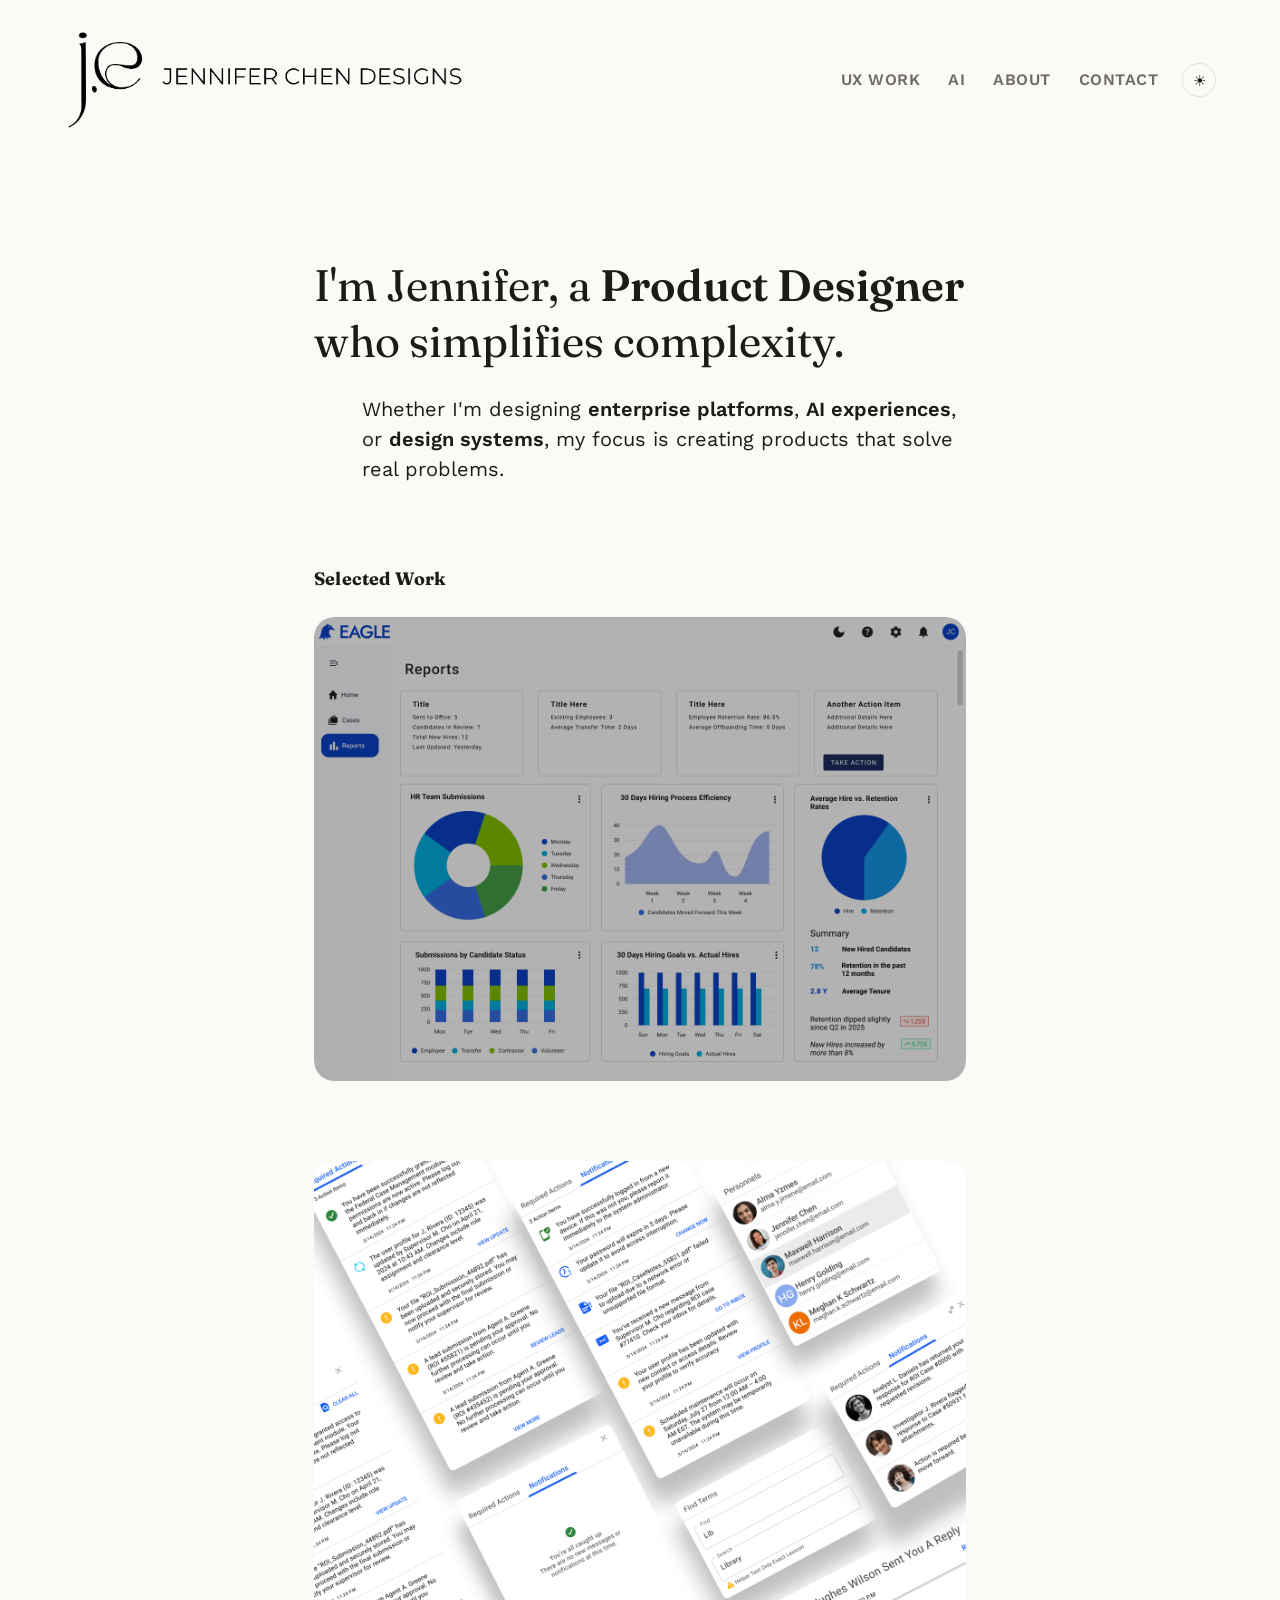
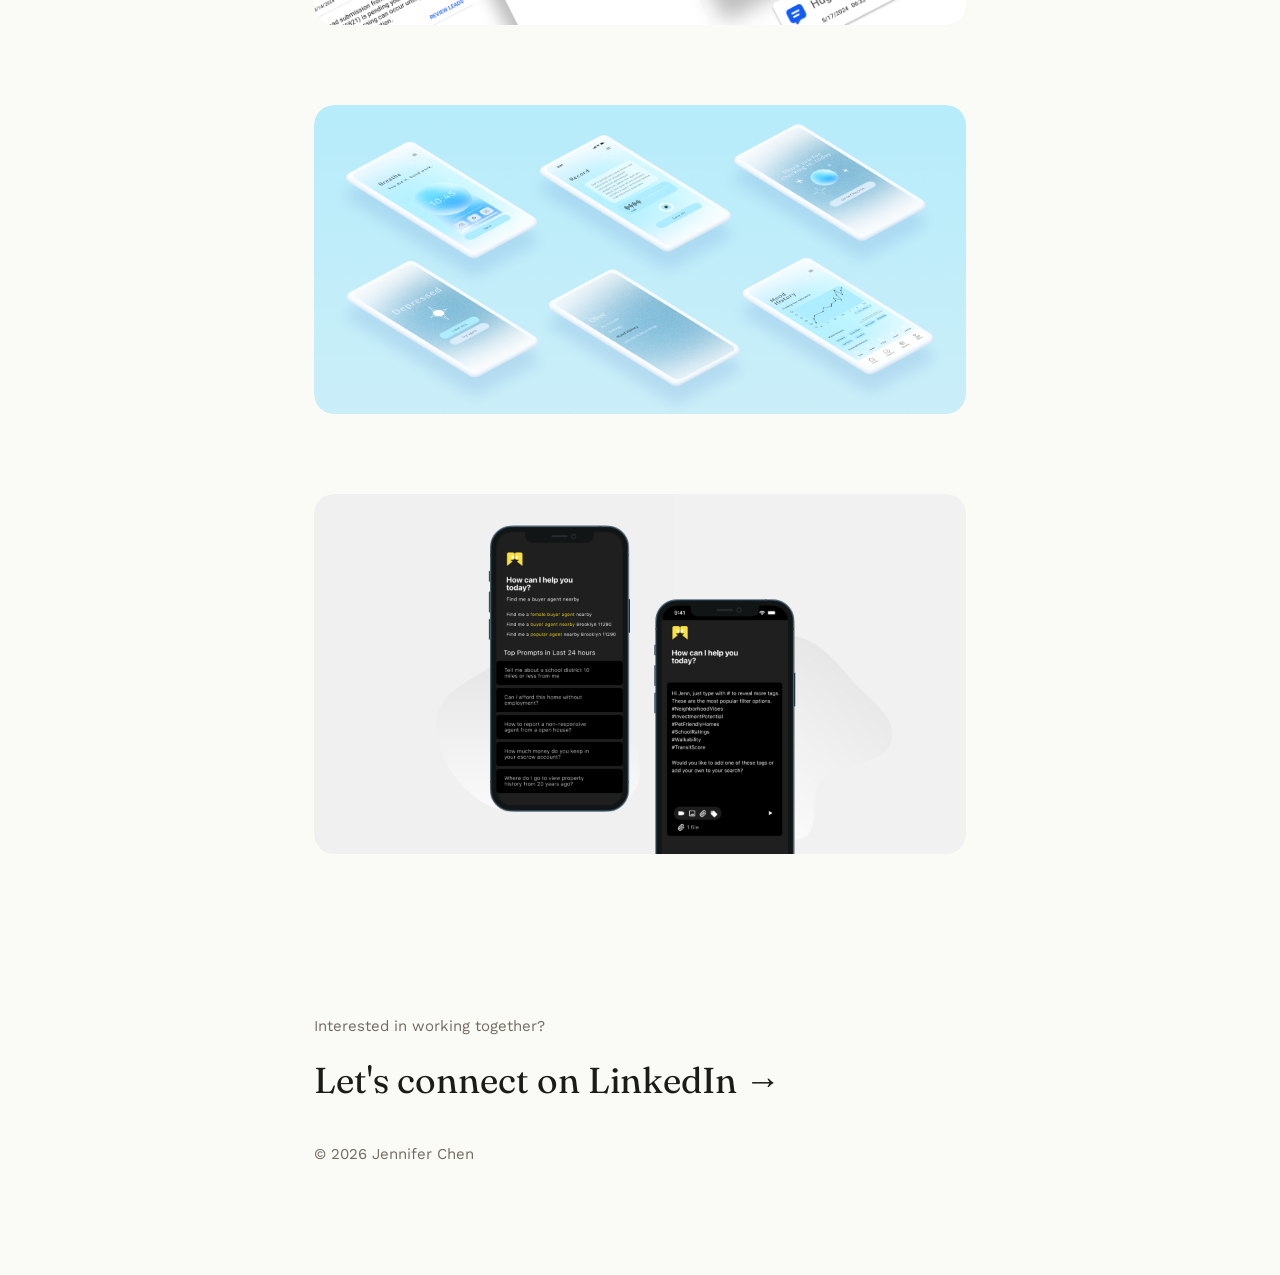
==== index.html @ 09db577d "Update EAGLE thumbnail caption text" ====
<!DOCTYPE html>
<html lang="en">
<head>
<meta charset="UTF-8">
<meta name="viewport" content="width=device-width, initial-scale=1.0">
<title>Jennifer Chen — Product &amp; UX Designer</title>
<meta name="description" content="Jennifer Chen is a product and UX designer focused on government, enterprise, and wellness experiences. Selected case studies and career work.">
<link rel="preconnect" href="https://fonts.googleapis.com">
<link rel="preconnect" href="https://fonts.gstatic.com" crossorigin>
<link href="https://fonts.googleapis.com/css2?family=Fraunces:opsz,wght@9..144,400;9..144,500;9..144,600;9..144,700&family=Work+Sans:wght@400;500;600&display=swap" rel="stylesheet">
<link rel="stylesheet" href="styles.css">
</head>
<body>

<header class="site-header">
  <a href="index.html" class="logo">
      <img src="images/logo-light.png" alt="Jennifer Chen" class="logo-img logo-img-light">
      <img src="images/logo-dark.png" alt="Jennifer Chen" class="logo-img logo-img-dark">
    </a>
  <nav>
    <a href="#work">UX Work</a>
    <a href="ai.html">AI</a>
    <a href="about.html">About</a>
    <a href="#contact">Contact</a>
    <button id="theme-toggle" class="theme-toggle" aria-label="Toggle dark mode" title="Toggle dark mode">
      <span class="icon-sun">☀</span>
      <span class="icon-moon">☾</span>
    </button>
  </nav>
</header>

<main>

  <!-- HERO -->
  <section class="hero" id="top">
    <p class="hero-intro reveal">
      I'm Jennifer, a <strong>Product Designer</strong> who simplifies complexity.
      <span class="hero-line-indent">Whether I'm designing <strong>enterprise platforms</strong>, <strong>AI experiences</strong>,
      or <strong>design systems</strong>, my focus is creating products that solve real problems.</span>
    </p>
  </section>

  <!-- SELECTED WORK -->
  <section class="work" id="work">
    <h2 class="section-label reveal">Selected Work</h2>

    <a href="eagle.html" class="project-card project-card--image project-card--dim reveal">
      <div class="project-thumb-wrap">
        <img src="images/case-study-1.png" alt="EAGLE (EOP)" class="project-card-thumb">
        <div class="project-thumb-scrim"><span>Eagle: Human Capital Management System</span></div>
      </div>
    </a>

    <a href="hsi-duty-calender.html" class="project-card project-card--image reveal">
      <div class="project-thumb-wrap">
        <img src="images/case-study-2.png" alt="HSI Duty Swap Calendar" class="project-card-thumb">
        <div class="project-thumb-scrim"><span>HSI Duty Swap Calendar</span></div>
      </div>
    </a>

    <a href="olive.html" class="project-card project-card--image reveal">
      <div class="project-thumb-wrap">
        <img src="images/case-study-3.png" alt="Olive" class="project-card-thumb">
        <div class="project-thumb-scrim"><span>Olive</span></div>
      </div>
    </a>

    <a href="perfect-properties.html" class="project-card project-card--image reveal">
      <div class="project-thumb-wrap">
        <img src="images/case-study-4.png" alt="Perfect Properties" class="project-card-thumb">
        <div class="project-thumb-scrim"><span>Perfect Properties</span></div>
      </div>
    </a>
  </section>

</main>

<!-- CONTACT -->
<footer class="contact" id="contact">
  <p class="reveal">Interested in working together?</p>
  <a class="contact-link reveal" href="https://www.linkedin.com/in/jennjchen" target="_blank" rel="noopener">Let's connect on LinkedIn →</a>
  <p class="copyright reveal">&copy; 2026 Jennifer Chen</p>
</footer>

<script src="script.js"></script>
</body>
</html>
---- styles.css ----
/* ---------- Design tokens ---------- */
:root {
  --bg: #FAFAF7;
  --ink: #1B1B18;
  --ink-soft: #726C60;
  --accent: #A8461D;
  --line: #E4E1D8;
  --pink: #C2185B;
  --header-bg: rgba(250, 250, 247, 0.88);
  --serif: "Fraunces", Georgia, serif;
  --sans: "Work Sans", -apple-system, BlinkMacSystemFont, "Segoe UI", sans-serif;
  --max-w: 780px;
  --side-pad: clamp(24px, 6vw, 64px);
}

/* ---------- Dark mode tokens ---------- */
:root[data-theme="dark"] {
  --bg: #15140F;
  --ink: #EDEAE0;
  --ink-soft: #9C978A;
  --accent: #E38A4E;
  --line: #322F26;
  --pink: #F48FB1;
  --header-bg: rgba(21, 20, 15, 0.88);
}

* { box-sizing: border-box; }

html { scroll-behavior: smooth; }

body {
  margin: 0;
  background: var(--bg);
  color: var(--ink);
  font-family: var(--sans);
  font-size: 17px;
  line-height: 1.65;
  -webkit-font-smoothing: antialiased;
  transition: background-color 0.4s ease, color 0.4s ease;
}

a { color: inherit; }

/* ---------- Header ---------- */
.site-header {
  display: flex;
  align-items: center;
  justify-content: space-between;
  padding: 28px var(--side-pad);
  position: sticky;
  top: 0;
  background: var(--header-bg);
  backdrop-filter: blur(6px);
  z-index: 10;
  border-bottom: 1px solid transparent;
  transition: background-color 0.4s ease;
}

.site-header nav {
  display: flex;
  align-items: center;
}

/* ---------- Dark mode toggle ---------- */
.theme-toggle {
  display: inline-flex;
  align-items: center;
  justify-content: center;
  width: 34px;
  height: 34px;
  margin-left: 24px;
  border: 1px solid var(--line);
  border-radius: 999px;
  background: transparent;
  color: var(--ink);
  font-size: 15px;
  line-height: 1;
  cursor: pointer;
  transition: border-color 0.3s ease, color 0.3s ease, transform 0.4s ease;
}

.theme-toggle:hover {
  border-color: var(--accent);
  color: var(--accent);
  transform: rotate(20deg);
}

.theme-toggle .icon-moon { display: none; }
:root[data-theme="dark"] .theme-toggle .icon-sun { display: none; }
:root[data-theme="dark"] .theme-toggle .icon-moon { display: inline; }

.logo {
  display: inline-flex;
  align-items: center;
  text-decoration: none;
}

.logo-img {
  display: block;
  height: 104px;
  width: auto;
}

.logo-img-dark { display: none; }
:root[data-theme="dark"] .logo-img-light { display: none; }
:root[data-theme="dark"] .logo-img-dark { display: block; }

.site-header nav a {
  text-decoration: none;
  margin-left: 28px;
  font-size: 16px;
  font-weight: 600;
  text-transform: uppercase;
  letter-spacing: 0.03em;
  color: var(--ink-soft);
  transition: color 0.2s ease;
}

.site-header nav a:hover { color: var(--ink); }

/* ---------- Hero ---------- */
.hero {
  max-width: var(--max-w);
  margin: 0 auto;
  padding: 96px var(--side-pad) 48px;
}

.hero-intro {
  font-family: var(--serif);
  font-weight: 400;
  font-size: clamp(28px, 4.5vw, 44px);
  line-height: 1.28;
  margin: 0;
}

.hero-intro strong { font-weight: 600; }

.hero-line-indent {
  display: block;
  font-family: var(--sans);
  font-weight: 400;
  margin-top: 24px;
  padding-left: 48px;
  font-size: clamp(16px, 2.2vw, 20px);
  line-height: 1.5;
}

.hero-line-indent strong { font-weight: 600; }

/* ---------- Timeline ---------- */
.timeline {
  max-width: var(--max-w);
  margin: 0 auto;
  padding: 32px var(--side-pad) 64px;
  border-top: none;
  border-bottom: none;
}

.timeline-list {
  list-style: none;
  margin: 32px 0 0;
  padding: 0;
}

.timeline-list li {
  display: grid;
  grid-template-columns: 110px 1fr auto;
  gap: 16px;
  align-items: baseline;
  padding: 14px 0;
  border-bottom: 1px dashed var(--line);
  font-size: 15px;
}

.timeline-list li:last-child { border-bottom: none; }

.timeline-date {
  color: var(--ink-soft);
  font-size: 13px;
  letter-spacing: 0.02em;
}

.timeline-role { font-weight: 600; }

.timeline-company {
  color: var(--ink-soft);
  text-align: right;
}

/* ---------- Bio ---------- */
.bio {
  max-width: var(--max-w);
  margin: 0 auto;
  padding: 64px var(--side-pad);
}

.bio p {
  font-size: 18px;
  color: var(--ink-soft);
  margin: 0 0 24px;
}

.bio p:last-child { margin-bottom: 0; }

.bio strong { color: var(--ink); font-weight: 600; }

/* ---------- Work ---------- */
.work {
  max-width: var(--max-w);
  margin: 0 auto;
  padding: 32px var(--side-pad) 80px;
}

.section-label {
  font-family: var(--serif);
  font-optical-sizing: auto;
  font-size: 18px;
  font-weight: 700;
  letter-spacing: 0.01em;
  color: var(--ink);
  margin: 0 0 24px;
}

.project-card {
  display: flex;
  align-items: center;
  justify-content: space-between;
  gap: 24px;
  text-decoration: none;
  padding: 28px 0;
  border-bottom: none;
  transition: padding-left 0.25s ease, color 0.25s ease;
}

.project-card:first-of-type { border-top: none; }

.project-card:hover {
  padding-left: 8px;
  color: var(--accent);
}

.project-card-thumb {
  flex-shrink: 0;
  width: 120px;
  height: 86px;
  object-fit: cover;
  border-radius: 12px;
  filter: grayscale(55%) contrast(1.05) brightness(0.9);
  transition: filter 0.5s ease;
}

:root[data-theme="dark"] .project-card-thumb {
  filter: grayscale(70%) contrast(1.1) brightness(0.5);
}

.project-card:hover .project-card-thumb,
:root[data-theme="dark"] .project-card:hover .project-card-thumb {
  filter: none;
}

/* image-only card: no text, full-color, larger */
.project-card--image,
.project-card--image:first-of-type {
  display: block;
  padding: 0;
  margin-bottom: 80px;
  border-top: none;
  border-bottom: none;
}

.project-card--image:last-of-type {
  margin-bottom: 0;
}

.project-card--image:hover {
  padding-left: 0;
  color: inherit;
}

.project-card--image .project-card-thumb {
  width: 100%;
  height: auto;
  object-fit: contain;
  border-radius: 20px;
  filter: none;
  transition: filter 0.3s ease;
}

:root[data-theme="dark"] .project-card--image .project-card-thumb {
  filter: none;
}

.project-card--image:hover .project-card-thumb {
  filter: brightness(0.7);
}

.project-card--image.project-card--dim .project-card-thumb {
  filter: brightness(0.7);
}

.project-card--image.project-card--dim:hover .project-card-thumb {
  filter: brightness(1);
}

.project-thumb-wrap {
  position: relative;
  display: block;
  line-height: 0;
  border-radius: 20px;
  overflow: hidden;
}

.project-thumb-scrim {
  position: absolute;
  inset: 0;
  border-radius: 20px;
  display: flex;
  align-items: center;
  justify-content: center;
  background: rgba(0, 0, 0, 0.55);
  opacity: 0;
  transition: opacity 0.3s ease;
  pointer-events: none;
}

.project-card--image:hover .project-thumb-scrim {
  opacity: 1;
}

.project-thumb-scrim span {
  font-family: var(--serif);
  font-weight: 600;
  text-decoration: underline;
  font-size: clamp(20px, 3vw, 32px);
  color: #FAFAF7;
  text-align: center;
  padding: 0 24px;
  line-height: 1.3;
}

.project-card h3 {
  font-family: var(--serif);
  font-weight: 600;
  font-size: 22px;
  margin: 0 0 6px;
}

.project-card p {
  margin: 0;
  font-size: 15px;
  color: var(--ink-soft);
}

.project-card-arrow {
  font-size: 20px;
  flex-shrink: 0;
  margin-left: auto;
  transition: transform 0.25s ease;
}

.project-card:hover .project-card-arrow {
  transform: translateX(4px);
}

/* ---------- Generic page sections (About, etc.) ---------- */
.page-avatar-wrap {
  display: flex;
  justify-content: center;
  padding: 96px var(--side-pad) 8px;
}

.page-avatar {
  width: 160px;
  height: 160px;
  display: block;
  object-fit: cover;
  border-radius: 50%;
  filter: brightness(0.7);
  transition: filter 0.3s ease;
}

.page-avatar:hover {
  filter: brightness(1);
}

.page-photo {
  max-width: var(--max-w);
  margin: 0 auto;
  padding: 56px var(--side-pad) 96px;
}

.page-photo img {
  width: 100%;
  display: block;
  border-radius: 12px;
}

.page-section {
  max-width: var(--max-w);
  margin: 0 auto;
  padding: 56px var(--side-pad);
  border-top: none;
  transition: border-color 0.4s ease;
}

.page-section h2 {
  font-family: var(--serif);
  font-weight: 700;
  font-size: 20px;
  color: var(--ink);
  margin: 0 0 16px;
}

.page-section p {
  font-size: 17px;
  color: var(--ink-soft);
  margin: 0 0 20px;
}

.page-section p:last-child { margin-bottom: 0; }

.page-list {
  list-style: none;
  margin: 0;
  padding: 0;
}

.page-list li {
  display: flex;
  justify-content: space-between;
  gap: 24px;
  padding: 10px 0;
  font-size: 17px;
}

.page-list li span:first-child {
  color: var(--ink);
  font-weight: 600;
}

.page-list li span:last-child {
  color: var(--ink-soft);
}

@media (max-width: 640px) {
  .page-avatar {
    width: 120px;
    height: 120px;
  }
}

/* ---------- Contact / footer ---------- */
.contact {
  max-width: var(--max-w);
  margin: 0 auto;
  padding: 80px var(--side-pad) 96px;
  text-align: left;
  border-top: none;
}

.contact p {
  color: var(--ink-soft);
  margin: 0 0 12px;
  font-size: 15px;
}

.copyright {
  margin-top: 50px;
  font-size: 18px;
  color: var(--ink);
  text-align: left;
}

.contact-link {
  display: inline-block;
  font-family: var(--serif);
  font-size: clamp(26px, 4vw, 36px);
  text-decoration: none;
  color: var(--ink);
  margin-bottom: 32px;
}

.contact-link:hover { color: var(--accent); }

.social-links a {
  text-decoration: none;
  color: var(--ink-soft);
  font-size: 14px;
  margin-right: 20px;
}

.social-links a:hover { color: var(--ink); }

/* ---------- Theme-aware transitions ---------- */
section,
footer,
.project-card,
.contact-link,
.social-links a,
.timeline-list li,
.cs-hero-image .placeholder,
.cs-section {
  transition: background-color 0.4s ease, color 0.4s ease, border-color 0.4s ease;
}

/* ---------- Theme toggle "activeness" pulse ---------- */
/* Applied briefly via JS to every section when dark mode is switched,
   so the hue change reads as an active, deliberate transition rather
   than an abrupt flash. */
.theme-fade {
  transition: opacity 0.3s ease !important;
  opacity: 0.4;
}

/* ---------- Scroll reveal ---------- */
.reveal {
  opacity: 0;
  transform: translateY(14px);
  transition: opacity 0.6s ease, transform 0.6s ease;
}

.reveal.is-visible {
  opacity: 1;
  transform: translateY(0);
}

/* ---------- Responsive ---------- */
@media (max-width: 640px) {
  .timeline-list li {
    grid-template-columns: 1fr;
    gap: 2px;
    padding: 16px 0;
  }
  .timeline-company { text-align: left; }
  .site-header nav a { margin-left: 16px; }
  .project-card-thumb {
    width: 72px;
    height: 52px;
  }
}
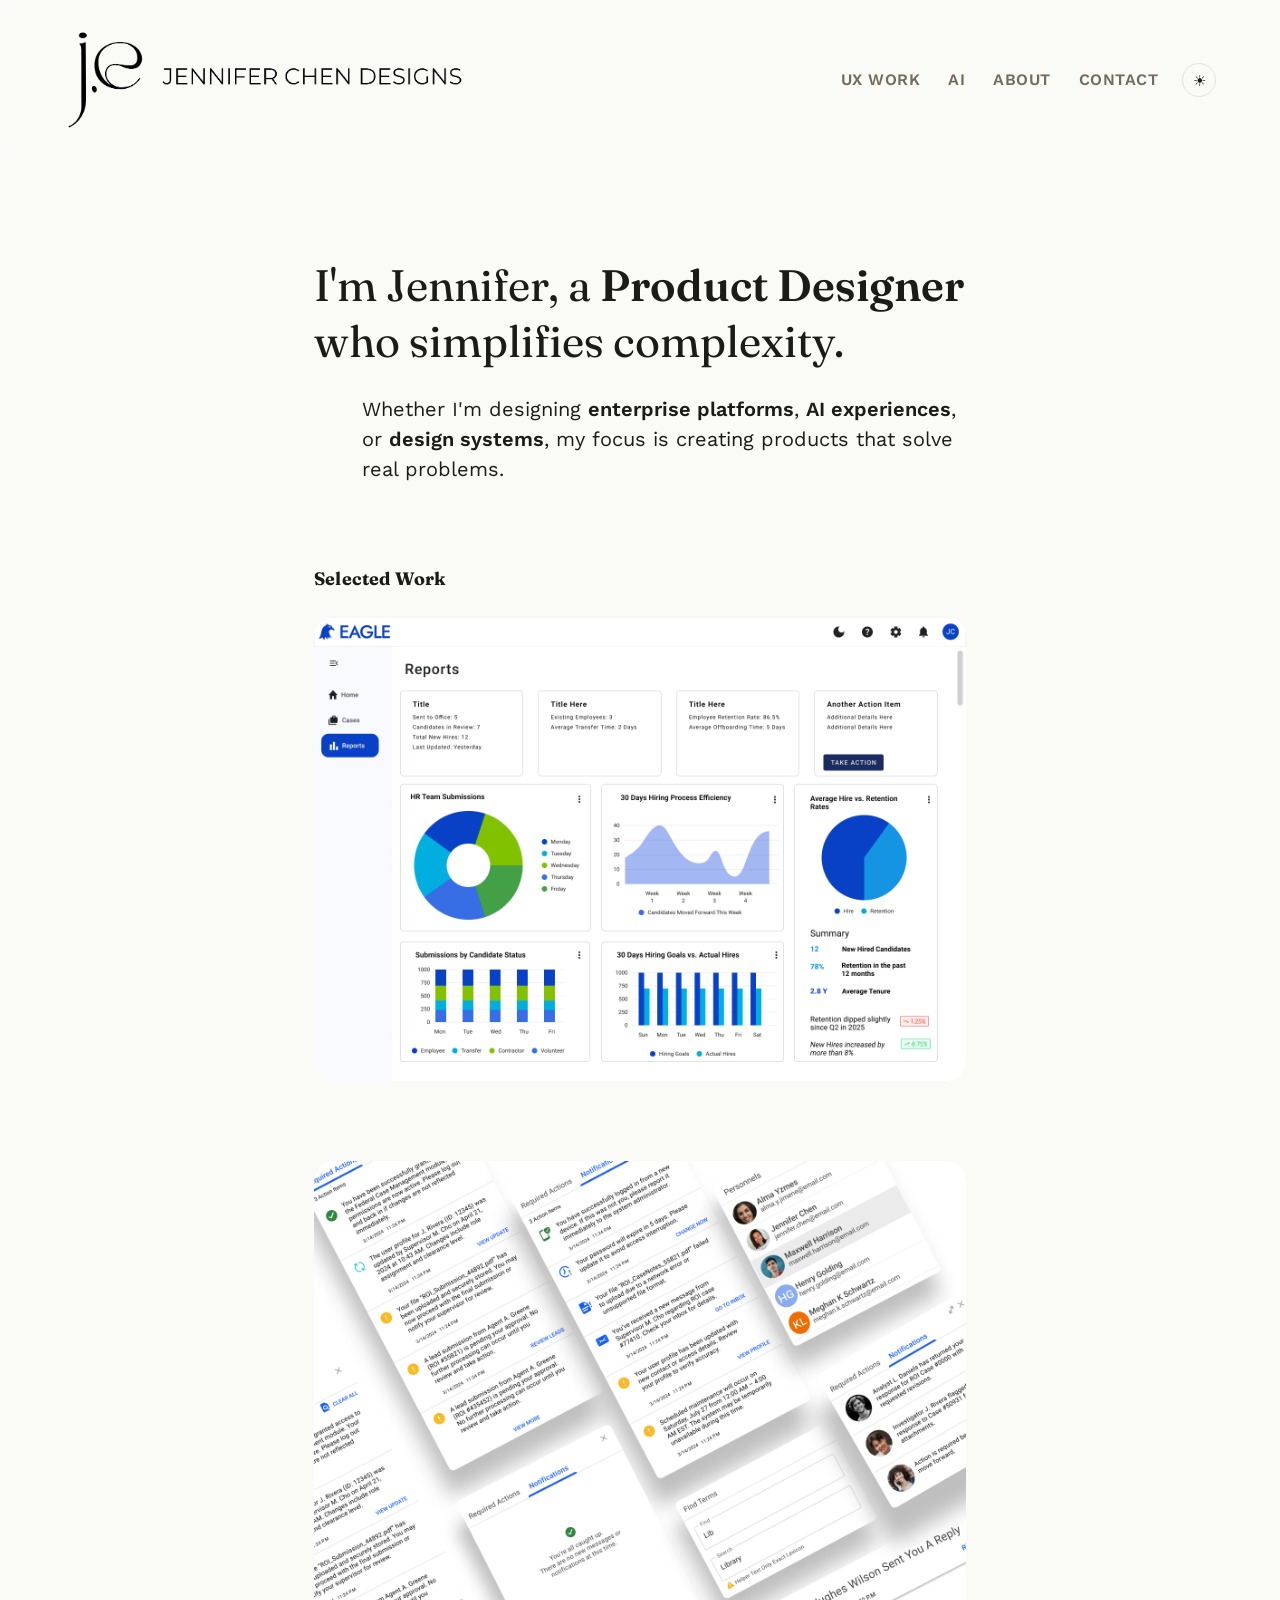
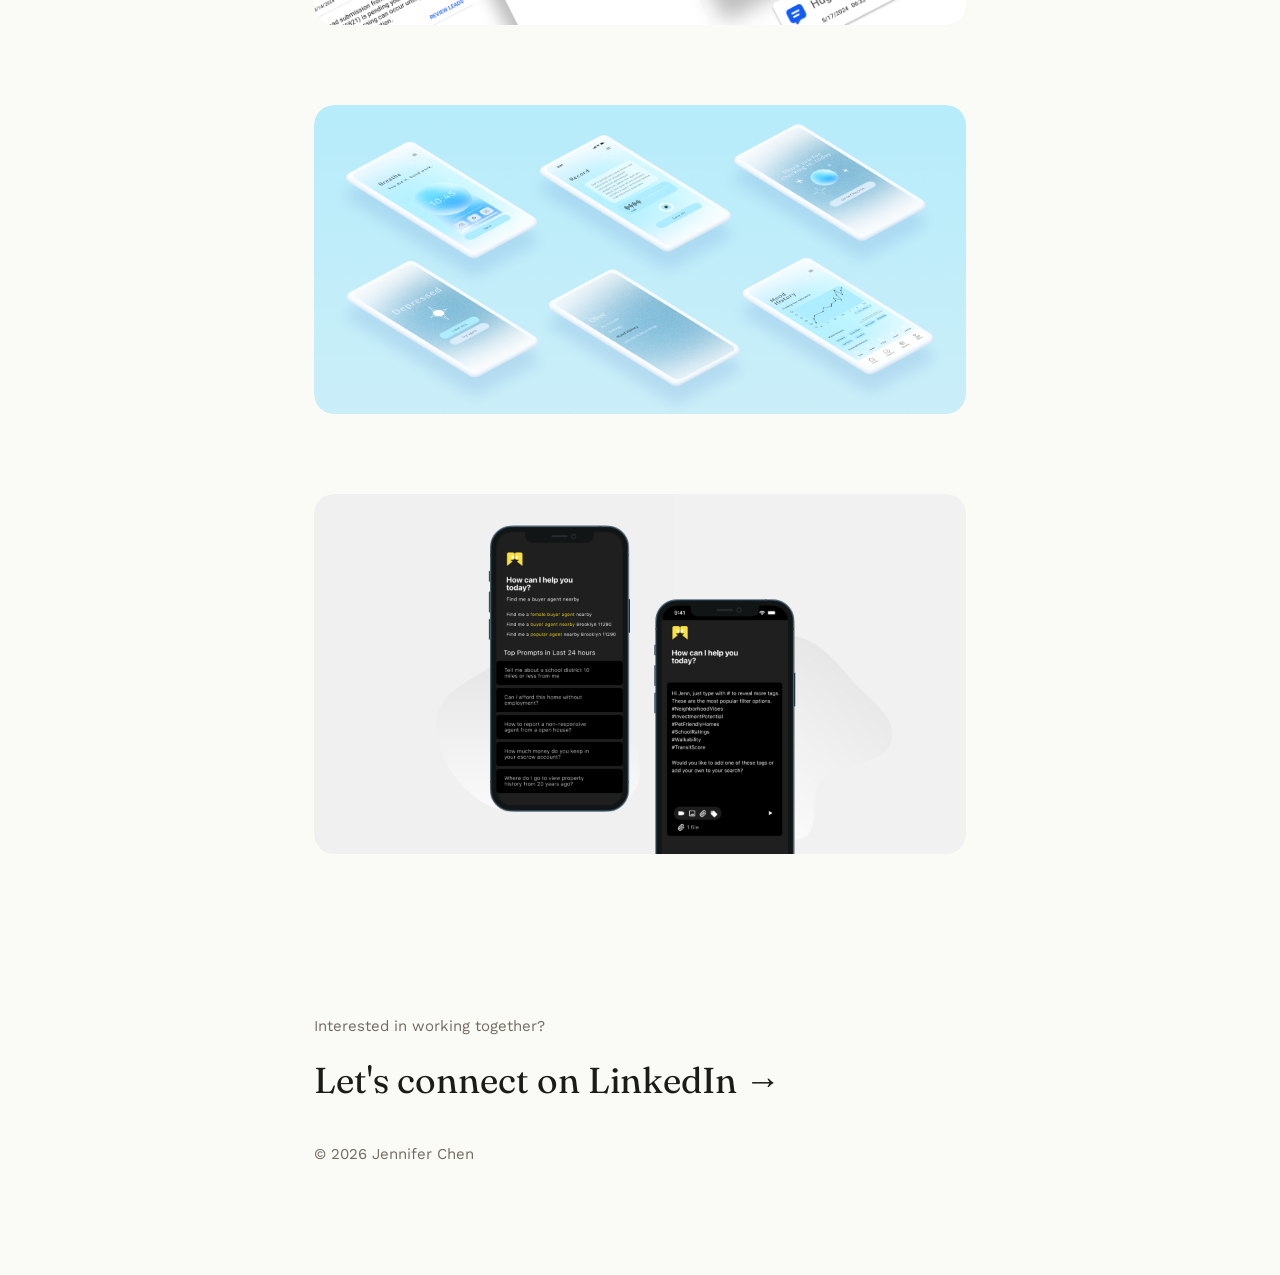
==== commit 77883626: "Remove dim-by-default treatment from EAGLE thumbnail entirely (light and dark mode)" ====
--- a/index.html
+++ b/index.html
@@ -44,31 +44,31 @@
   <section class="work" id="work">
     <h2 class="section-label reveal">Selected Work</h2>
 
-    <a href="eagle.html" class="project-card project-card--image project-card--dim reveal">
+    <a href="eagle.html" class="project-card project-card--image reveal">
       <div class="project-thumb-wrap">
         <img src="images/case-study-1.png" alt="EAGLE (EOP)" class="project-card-thumb">
-        <div class="project-thumb-scrim"><span>Eagle: Human Capital Management System</span></div>
+        <div class="project-thumb-scrim"><span>EAGLE: Human Capital Management System</span></div>
       </div>
     </a>
 
     <a href="hsi-duty-calender.html" class="project-card project-card--image reveal">
       <div class="project-thumb-wrap">
         <img src="images/case-study-2.png" alt="HSI Duty Swap Calendar" class="project-card-thumb">
-        <div class="project-thumb-scrim"><span>HSI Duty Swap Calendar</span></div>
+        <div class="project-thumb-scrim"><span>Homeland Security Investigations (HSI): Duty Swap Calendar</span></div>
       </div>
     </a>
 
     <a href="olive.html" class="project-card project-card--image reveal">
       <div class="project-thumb-wrap">
         <img src="images/case-study-3.png" alt="Olive" class="project-card-thumb">
-        <div class="project-thumb-scrim"><span>Olive</span></div>
+        <div class="project-thumb-scrim"><span>Olive: Mindfulness and Mood Tracker</span></div>
       </div>
     </a>
 
     <a href="perfect-properties.html" class="project-card project-card--image reveal">
       <div class="project-thumb-wrap">
         <img src="images/case-study-4.png" alt="Perfect Properties" class="project-card-thumb">
-        <div class="project-thumb-scrim"><span>Perfect Properties</span></div>
+        <div class="project-thumb-scrim"><span>Perfect Properties: Modern Property Search</span></div>
       </div>
     </a>
   </section>
--- a/styles.css
+++ b/styles.css
@@ -294,14 +294,6 @@
   filter: brightness(0.7);
 }
 
-.project-card--image.project-card--dim .project-card-thumb {
-  filter: brightness(0.7);
-}
-
-.project-card--image.project-card--dim:hover .project-card-thumb {
-  filter: brightness(1);
-}
-
 .project-thumb-wrap {
   position: relative;
   display: block;
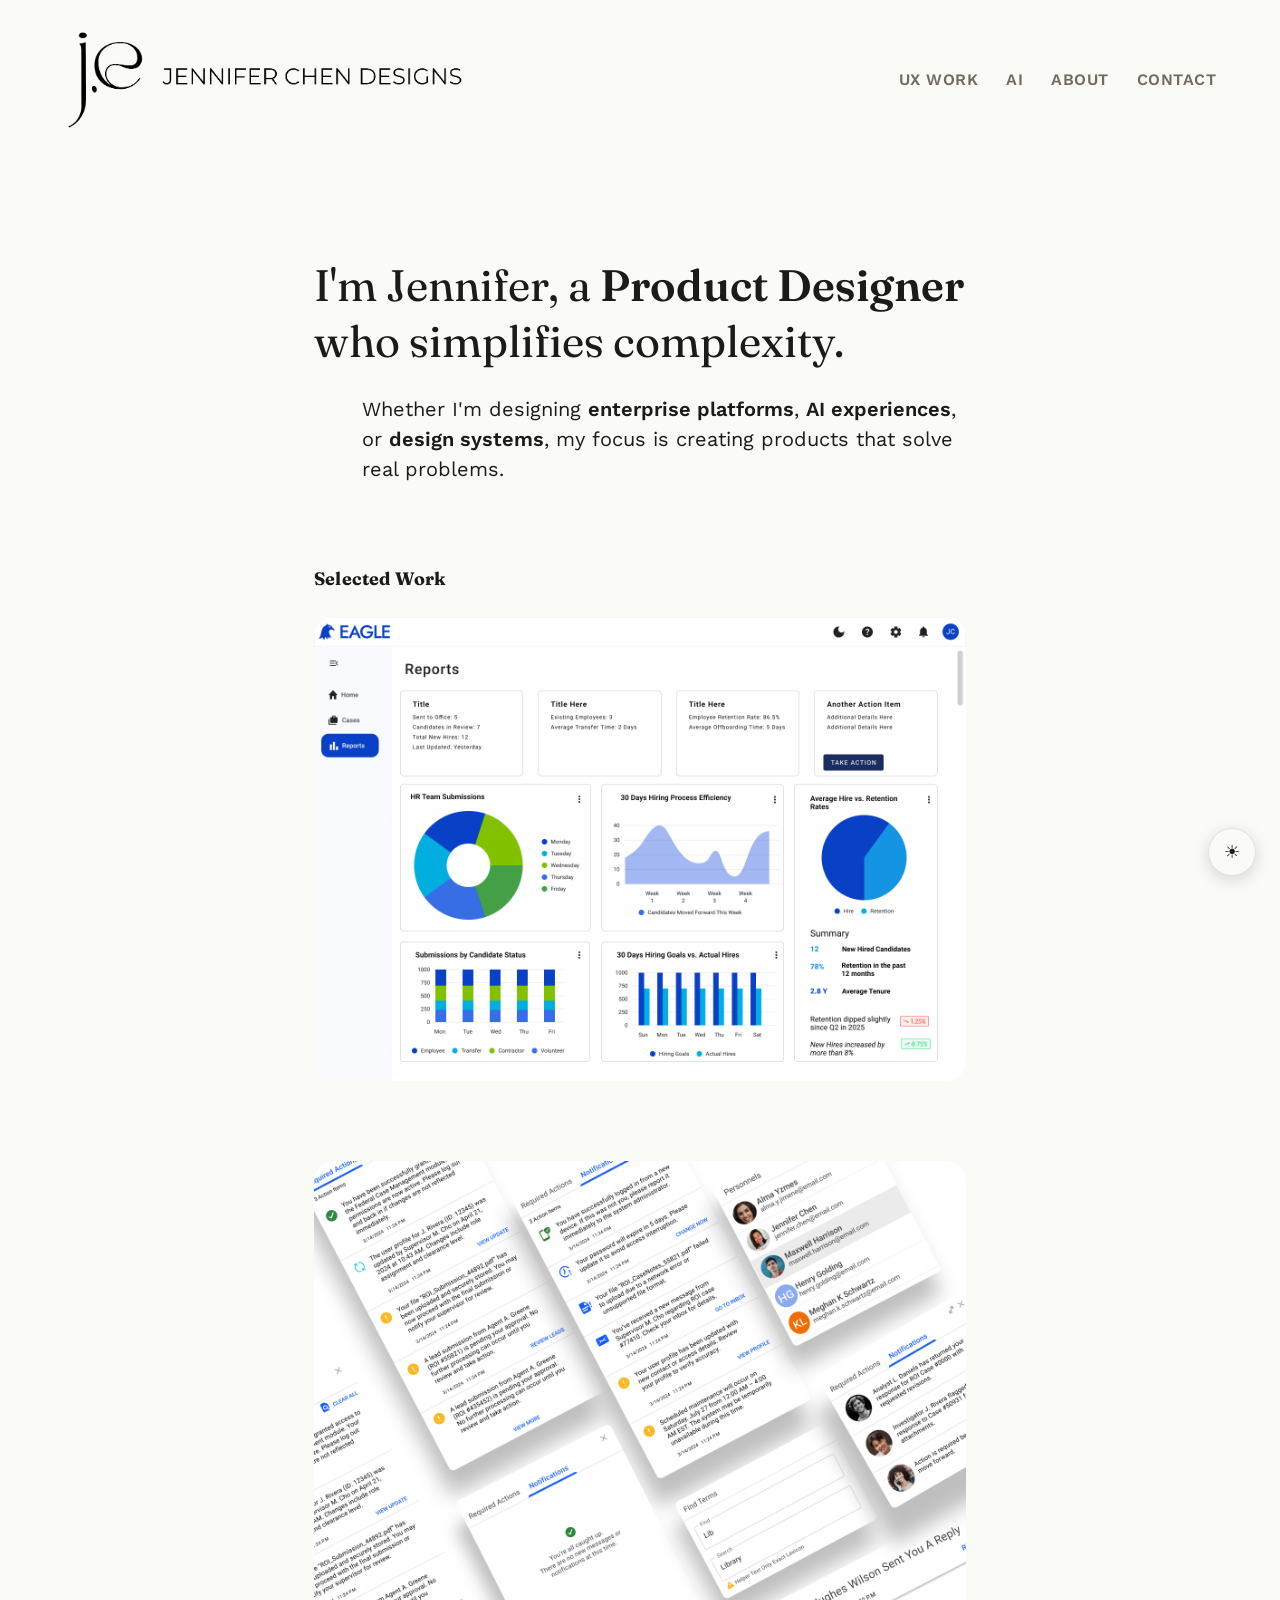
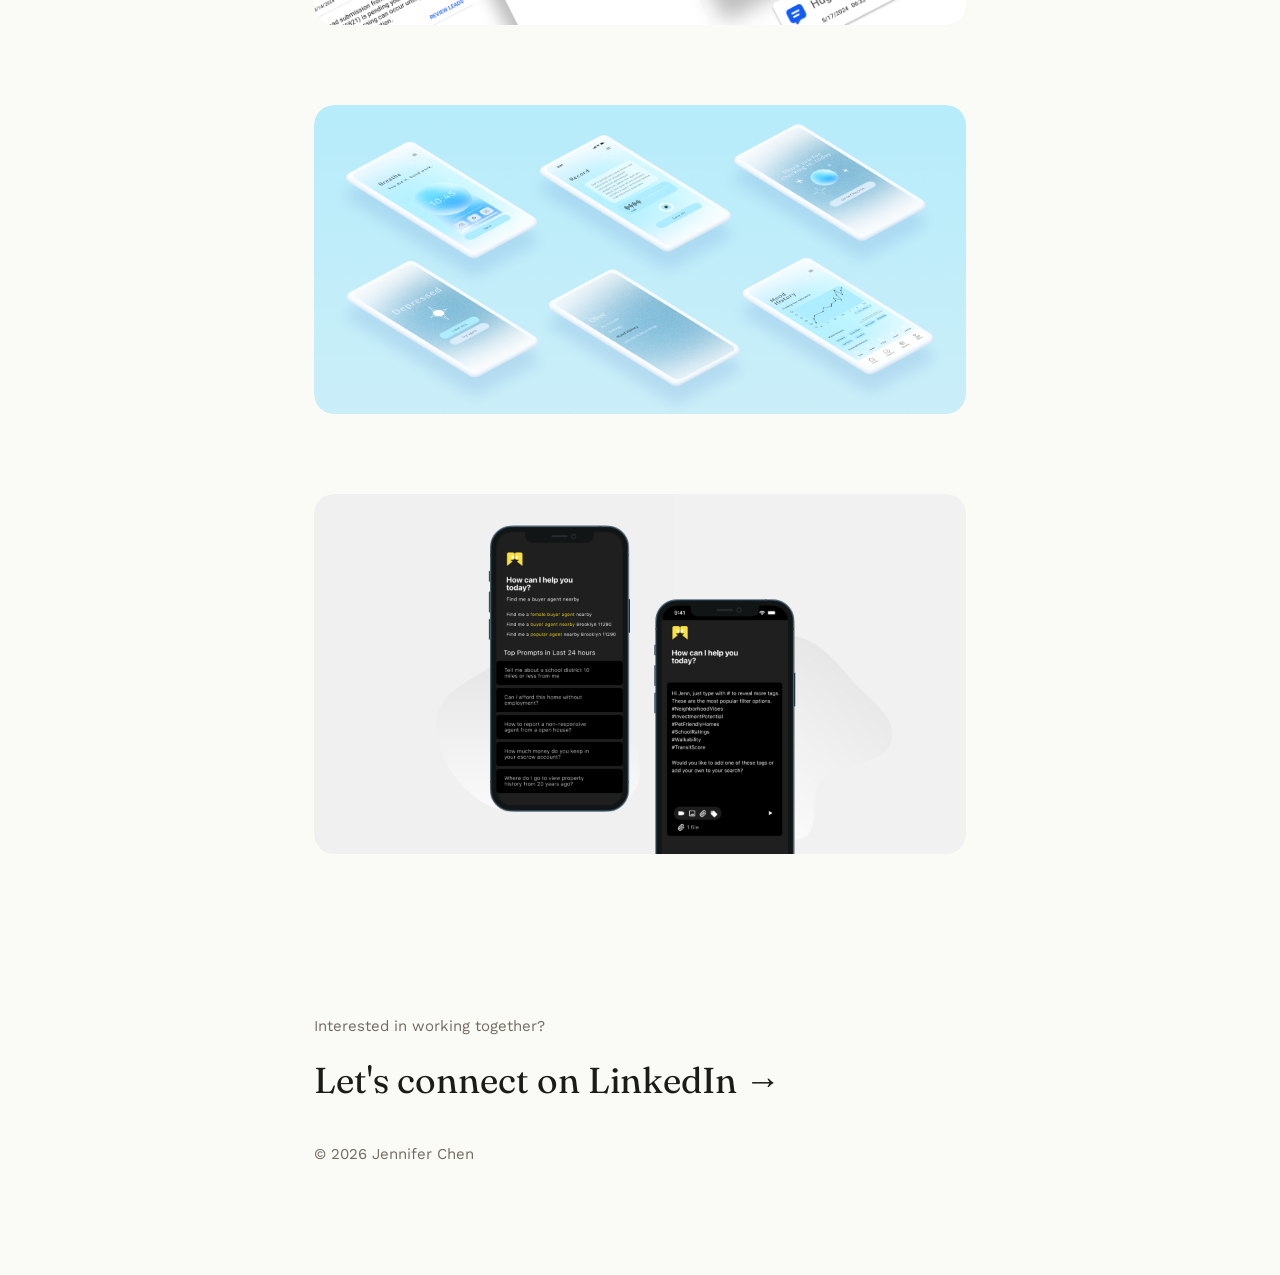
==== commit 10d9abec: "Move theme toggle button outside header (backdrop-filter was trapping its fixed positioning inside t" ====
--- a/index.html
+++ b/index.html
@@ -3,6 +3,10 @@
 <head>
 <meta charset="UTF-8">
 <meta name="viewport" content="width=device-width, initial-scale=1.0">
+<link rel="icon" type="image/x-icon" href="favicon.ico">
+<link rel="icon" type="image/png" sizes="32x32" href="favicon-32x32.png">
+<link rel="icon" type="image/png" sizes="16x16" href="favicon-16x16.png">
+<link rel="apple-touch-icon" sizes="180x180" href="apple-touch-icon.png">
 <title>Jennifer Chen — Product &amp; UX Designer</title>
 <meta name="description" content="Jennifer Chen is a product and UX designer focused on government, enterprise, and wellness experiences. Selected case studies and career work.">
 <link rel="preconnect" href="https://fonts.googleapis.com">
@@ -22,12 +26,13 @@
     <a href="ai.html">AI</a>
     <a href="about.html">About</a>
     <a href="#contact">Contact</a>
-    <button id="theme-toggle" class="theme-toggle" aria-label="Toggle dark mode" title="Toggle dark mode">
-      <span class="icon-sun">☀</span>
-      <span class="icon-moon">☾</span>
-    </button>
   </nav>
 </header>
+
+<button id="theme-toggle" class="theme-toggle" aria-label="Toggle dark mode" title="Toggle dark mode">
+  <span class="icon-sun">☀</span>
+  <span class="icon-moon">☾</span>
+</button>
 
 <main>
 
--- a/styles.css
+++ b/styles.css
@@ -63,20 +63,25 @@
 
 /* ---------- Dark mode toggle ---------- */
 .theme-toggle {
+  position: fixed;
+  bottom: 24px;
+  right: 24px;
+  z-index: 1000;
   display: inline-flex;
   align-items: center;
   justify-content: center;
-  width: 34px;
-  height: 34px;
-  margin-left: 24px;
+  width: 48px;
+  height: 48px;
+  margin-left: 0;
   border: 1px solid var(--line);
   border-radius: 999px;
-  background: transparent;
-  color: var(--ink);
-  font-size: 15px;
+  background: var(--bg);
+  color: var(--ink);
+  font-size: 18px;
   line-height: 1;
   cursor: pointer;
-  transition: border-color 0.3s ease, color 0.3s ease, transform 0.4s ease;
+  box-shadow: 0 4px 16px rgba(0, 0, 0, 0.15);
+  transition: border-color 0.3s ease, color 0.3s ease, transform 0.4s ease, background-color 0.4s ease;
 }
 
 .theme-toggle:hover {
